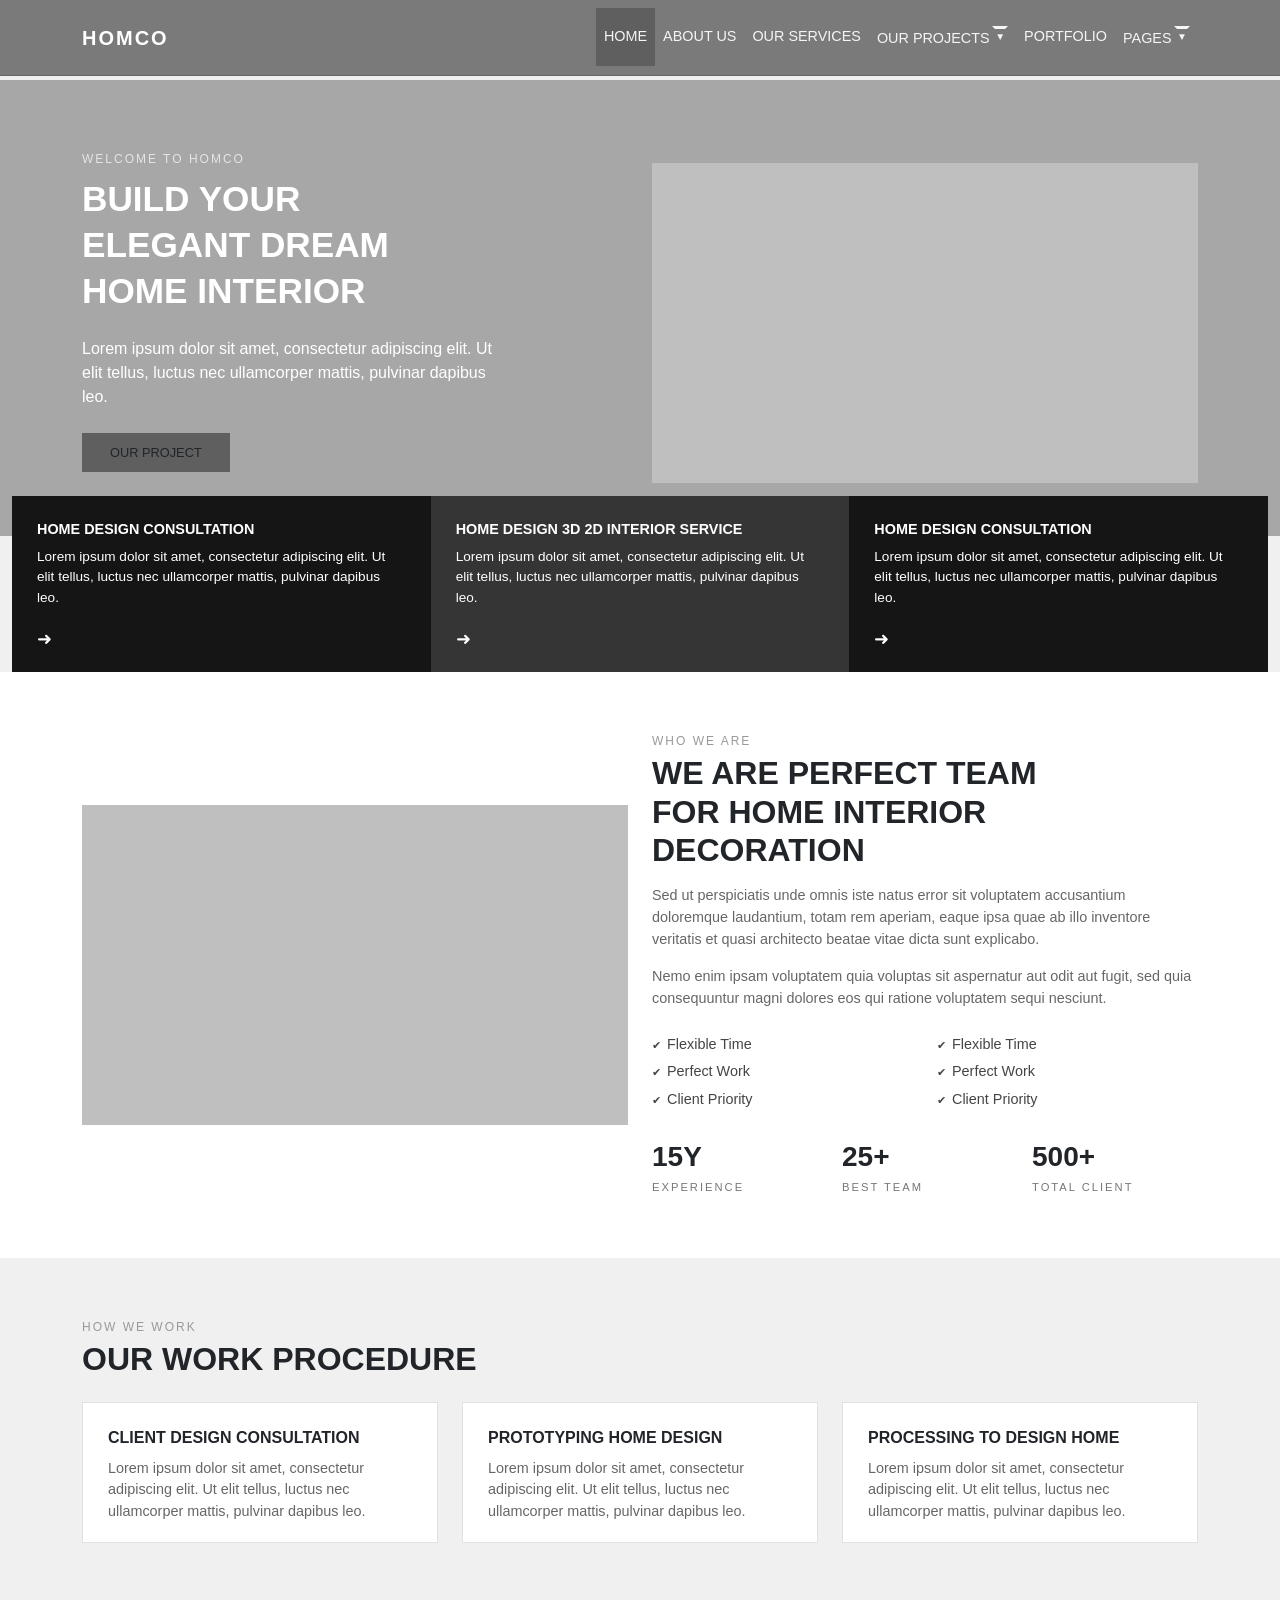
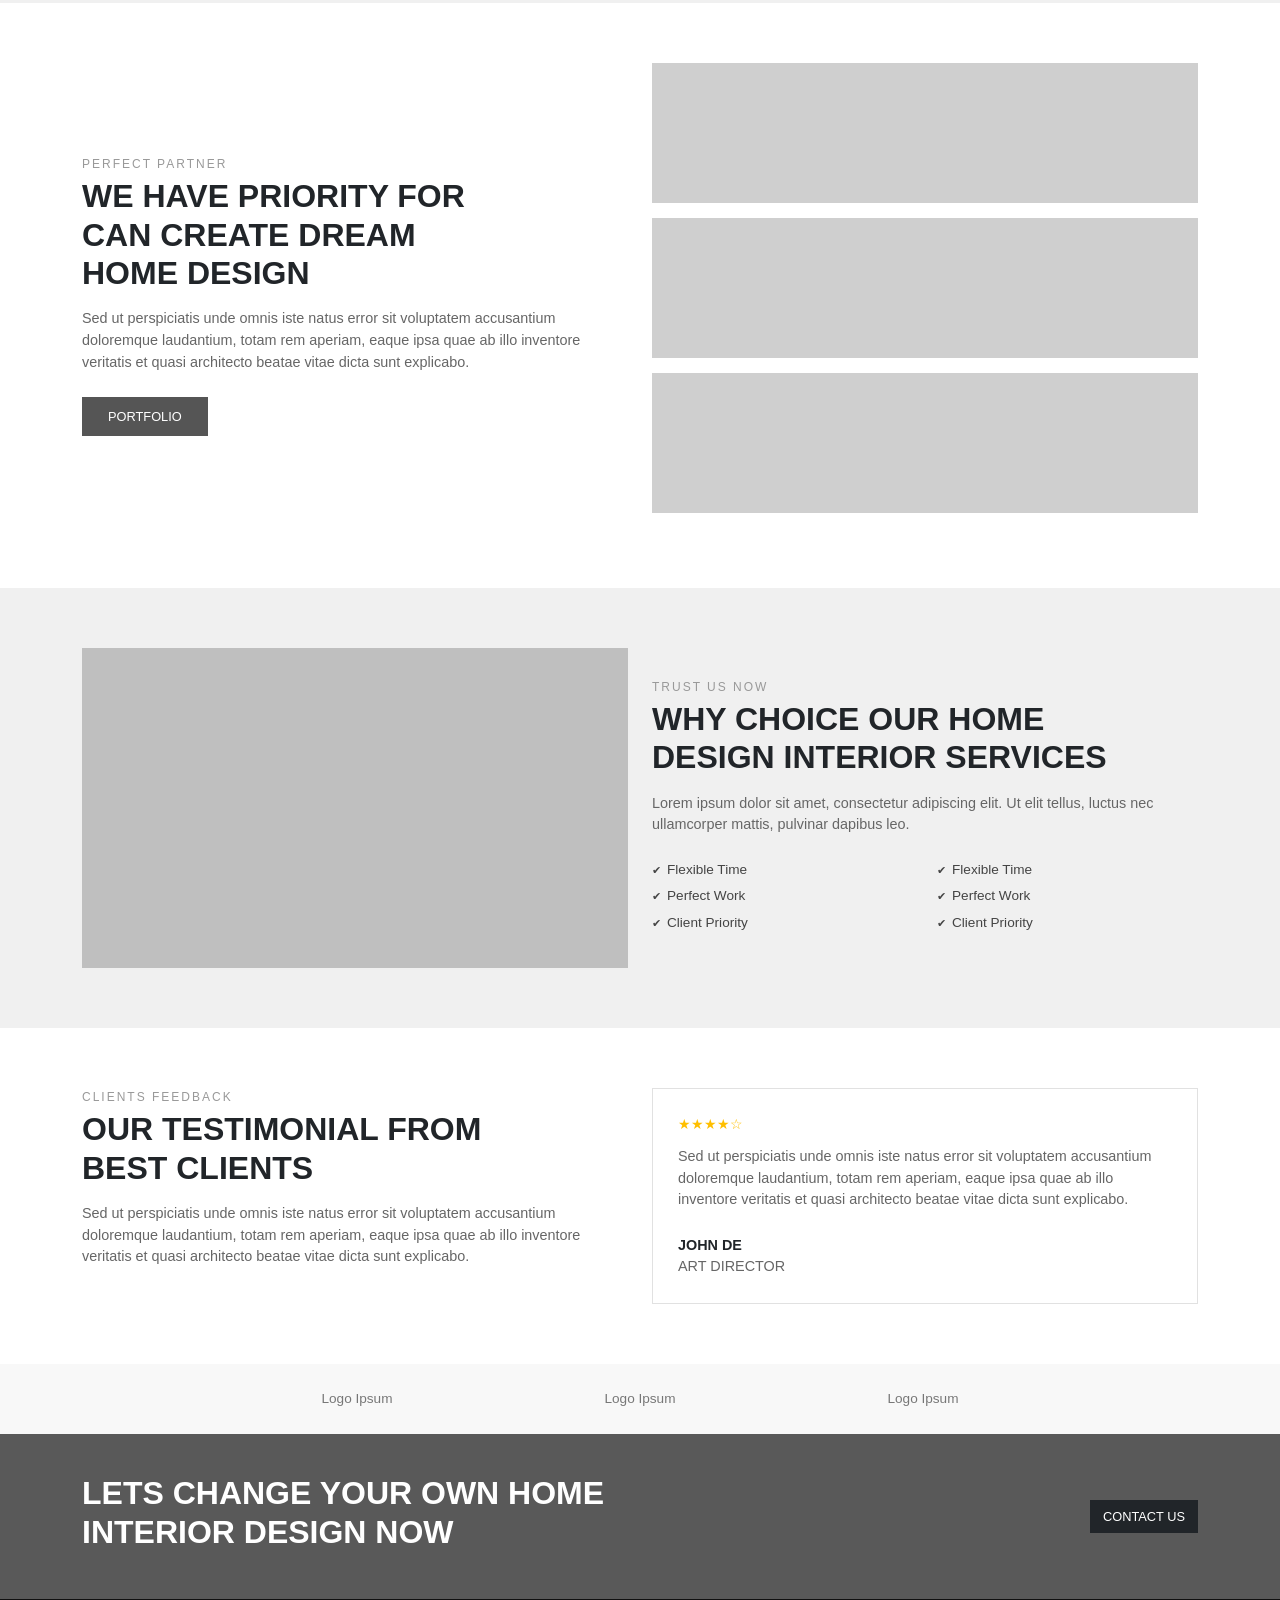
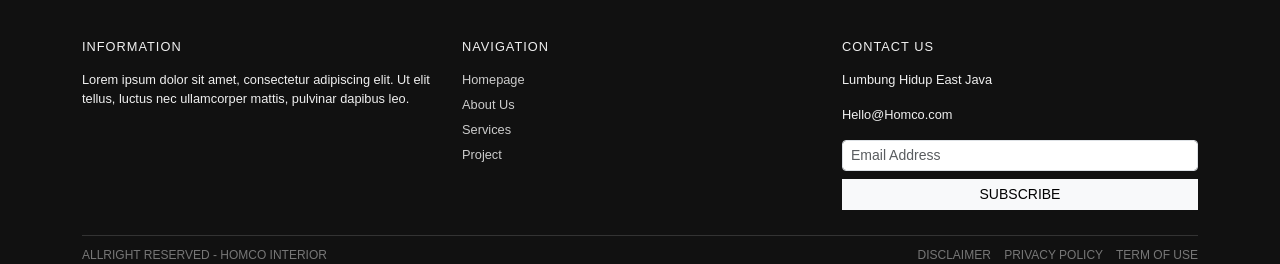
==== index.html @ 4376e088 "first commit" ====
<!DOCTYPE html>
<html lang="en">
<head>
    <meta charset="UTF-8">
    <meta name="viewport" content="width=device-width, initial-scale=1.0">
    <title>Home</title>
    <link href="https://cdn.jsdelivr.net/npm/bootstrap@5.3.8/dist/css/bootstrap.min.css" rel="stylesheet" integrity="sha384-sRIl4kxILFvY47J16cr9ZwB07vP4J8+LH7qKQnuqkuIAvNWLzeN8tE5YBujZqJLB" crossorigin="anonymous">
    <link rel="stylesheet" href="./assets/css/main.css">
</head>
<body>

      <nav class="navbar navbar-expand-lg fixed-top">
    <div class="container">
      <a class="navbar-brand" href="index.html">
        HOMCO
      </a>

      <button class="navbar-toggler" type="button">
        ☰
      </button>

      <div class="navbar-collapse">
        <ul class="navbar-nav ms-auto">

          <li class="nav-item">
            <a class="nav-link active" href="index.html">Home</a>
          </li>

          <li class="nav-item">
            <a class="nav-link" href="about.html">About Us</a>
          </li>

          <li class="nav-item">
            <a class="nav-link" href="services.html">Our Services</a>
          </li>

          <li class="nav-item dropdown">
            <a class="nav-link dropdown-toggle">Our Projects</a>
            <ul class="dropdown-menu">
              <li><a class="dropdown-item" href="projects.html">Projects</a></li>
              <li><a class="dropdown-item" href="portfolio.html">Portfolio</a></li>
            </ul>
          </li>

          <li class="nav-item">
            <a class="nav-link" href="portfolio.html">Portfolio</a>
          </li>

          <li class="nav-item dropdown">
            <a class="nav-link dropdown-toggle">Pages</a>
            <ul class="dropdown-menu">
              <li><a class="dropdown-item" href="faq.html">FAQ</a></li>
              <li><a class="dropdown-item" href="blog.html">Blog</a></li>
              <li><a class="dropdown-item" href="single-post.html">Single Post</a></li>
              <li><a class="dropdown-item" href="404.html">404 Page</a></li>
            </ul>
          </li>

        </ul>
      </div>
    </div>
  </nav>


  <section class="hero-section">
    <div class="container">
      <div class="row align-items-center">
    
        <div class="col-lg-6 mb-4">
          <p class="hero-tag mb-2">WELCOME TO HOMCO</p>
          <h1 class="hero-title mb-4">
            BUILD YOUR<br>
            ELEGANT DREAM<br>
            HOME INTERIOR
          </h1>
          <p class="mb-4" style="max-width: 420px;">
            Lorem ipsum dolor sit amet, consectetur adipiscing elit. Ut elit tellus,
            luctus nec ullamcorper mattis, pulvinar dapibus leo.
          </p>
          <button class="btn hero-btn">
            OUR PROJECT
          </button>
        </div>


        <div class="col-lg-6 text-center">
          <div class="placeholder-img-lg"></div>
        </div>
      </div>
    </div>
  </section>


  <section class="home-services-strip">
    <div class="container-fluid">
      <div class="row g-0">
        <div class="col-md-4">
          <div class="service-card h-100">
            <h5>Home Design Consultation</h5>
            <p>
              Lorem ipsum dolor sit amet, consectetur adipiscing elit. Ut elit tellus, luctus nec
              ullamcorper mattis, pulvinar dapibus leo.
            </p>
            <span class="service-arrow">➜</span>
          </div>
        </div>

        <div class="col-md-4">
          <div class="service-card middle h-100">
            <h5>Home Design 3D 2D Interior Service</h5>
            <p>
              Lorem ipsum dolor sit amet, consectetur adipiscing elit. Ut elit tellus, luctus nec
              ullamcorper mattis, pulvinar dapibus leo.
            </p>
            <span class="service-arrow">➜</span>
          </div>
        </div>

        <div class="col-md-4">
          <div class="service-card h-100">
            <h5>Home Design Consultation</h5>
            <p>
              Lorem ipsum dolor sit amet, consectetur adipiscing elit. Ut elit tellus, luctus nec
              ullamcorper mattis, pulvinar dapibus leo.
            </p>
            <span class="service-arrow">➜</span>
          </div>
        </div>
      </div>
    </div>
  </section>

  <section class="section-wrap section-white">
    <div class="container">
      <div class="row g-4 align-items-center">
        <div class="col-lg-6">
          <div class="placeholder-img-lg"></div>
        </div>
        <div class="col-lg-6">
          <p class="section-label mb-1">WHO WE ARE</p>
          <h2 class="section-title mb-3">
            WE ARE PERFECT TEAM<br>
            FOR HOME INTERIOR<br>
            DECORATION
          </h2>
          <p class="text-grey mb-3">
            Sed ut perspiciatis unde omnis iste natus error sit voluptatem accusantium
            doloremque laudantium, totam rem aperiam, eaque ipsa quae ab illo
            inventore veritatis et quasi architecto beatae vitae dicta sunt explicabo.
          </p>
          <p class="text-grey mb-4">
            Nemo enim ipsam voluptatem quia voluptas sit aspernatur aut odit aut fugit,
            sed quia consequuntur magni dolores eos qui ratione voluptatem sequi nesciunt.
          </p>

          <div class="row">
            <div class="col-md-6">
              <ul class="about-bullets">
                <li>Flexible Time</li>
                <li>Perfect Work</li>
                <li>Client Priority</li>
              </ul>
            </div>
            <div class="col-md-6">
              <ul class="about-bullets">
                <li>Flexible Time</li>
                <li>Perfect Work</li>
                <li>Client Priority</li>
              </ul>
            </div>
          </div>

          <div class="row stats-box text-center text-lg-start mt-4">
            <div class="col-4 stat-item">
              <h3>15Y</h3>
              <span>EXPERIENCE</span>
            </div>
            <div class="col-4 stat-item">
              <h3>25+</h3>
              <span>BEST TEAM</span>
            </div>
            <div class="col-4 stat-item">
              <h3>500+</h3>
              <span>TOTAL CLIENT</span>
            </div>
          </div>
        </div>
      </div>
    </div>
  </section>


  <section class="section-wrap">
    <div class="container">
      <p class="section-label mb-1">HOW WE WORK</p>
      <h2 class="section-title mb-4">OUR WORK PROCEDURE</h2>

      <div class="row g-4">
        <div class="col-md-4">
          <div class="procedure-card">
            <h5>CLIENT DESIGN CONSULTATION</h5>
            <p>
              Lorem ipsum dolor sit amet, consectetur adipiscing elit. Ut elit tellus,
              luctus nec ullamcorper mattis, pulvinar dapibus leo.
            </p>
          </div>
        </div>
        <div class="col-md-4">
          <div class="procedure-card">
            <h5>PROTOTYPING HOME DESIGN</h5>
            <p>
              Lorem ipsum dolor sit amet, consectetur adipiscing elit. Ut elit tellus,
              luctus nec ullamcorper mattis, pulvinar dapibus leo.
            </p>
          </div>
        </div>
        <div class="col-md-4">
          <div class="procedure-card">
            <h5>PROCESSING TO DESIGN HOME</h5>
            <p>
              Lorem ipsum dolor sit amet, consectetur adipiscing elit. Ut elit tellus,
              luctus nec ullamcorper mattis, pulvinar dapibus leo.
            </p>
          </div>
        </div>
      </div>
    </div>
  </section>


  <section class="section-wrap section-white">
    <div class="container">
      <div class="row g-4 align-items-center">
        <div class="col-lg-6">
          <p class="section-label mb-1">PERFECT PARTNER</p>
          <h2 class="section-title mb-3">
            WE HAVE PRIORITY FOR<br>
            CAN CREATE DREAM<br>
            HOME DESIGN
          </h2>
          <p class="text-grey mb-4">
            Sed ut perspiciatis unde omnis iste natus error sit voluptatem accusantium
            doloremque laudantium, totam rem aperiam, eaque ipsa quae ab illo inventore
            veritatis et quasi architecto beatae vitae dicta sunt explicabo.
          </p>
          <button class="btn partner-btn">PORTFOLIO</button>
        </div>
        <div class="col-lg-6">
          <div class="stack-img"></div>
          <div class="stack-img"></div>
          <div class="stack-img"></div>
        </div>
      </div>
    </div>
  </section>


  <section class="section-wrap">
    <div class="container">
      <div class="row g-4 align-items-center">
        <div class="col-lg-6">
          <div class="placeholder-img-lg"></div>
        </div>
        <div class="col-lg-6">
          <p class="section-label mb-1">TRUST US NOW</p>
          <h2 class="section-title mb-3">
            WHY CHOICE OUR HOME<br>
            DESIGN INTERIOR SERVICES
          </h2>
          <p class="text-grey mb-4">
            Lorem ipsum dolor sit amet, consectetur adipiscing elit. Ut elit tellus,
            luctus nec ullamcorper mattis, pulvinar dapibus leo.
          </p>

          <div class="row">
            <div class="col-md-6">
              <ul class="check-list">
                <li>Flexible Time</li>
                <li>Perfect Work</li>
                <li>Client Priority</li>
              </ul>
            </div>
            <div class="col-md-6">
              <ul class="check-list">
                <li>Flexible Time</li>
                <li>Perfect Work</li>
                <li>Client Priority</li>
              </ul>
            </div>
          </div>
        </div>
      </div>
    </div>
  </section>


  <section class="section-wrap section-white">
    <div class="container">
      <div class="row g-4">
        <div class="col-lg-6">
          <p class="section-label mb-1">CLIENTS FEEDBACK</p>
          <h2 class="section-title mb-3">
            OUR TESTIMONIAL FROM<br>
            BEST CLIENTS
          </h2>
          <p class="text-grey">
            Sed ut perspiciatis unde omnis iste natus error sit voluptatem accusantium
            doloremque laudantium, totam rem aperiam, eaque ipsa quae ab illo inventore
            veritatis et quasi architecto beatae vitae dicta sunt explicabo.
          </p>
        </div>
        <div class="col-lg-6">
          <div class="testimonial-box">
            <div class="testimonial-stars">
              ★★★★☆
            </div>
            <p class="text-grey mb-4">
              Sed ut perspiciatis unde omnis iste natus error sit voluptatem accusantium
              doloremque laudantium, totam rem aperiam, eaque ipsa quae ab illo inventore
              veritatis et quasi architecto beatae vitae dicta sunt explicabo.
            </p>
            <p class="mb-0 fw-bold">JOHN DE</p>
            <p class="mb-0 text-grey">ART DIRECTOR</p>
          </div>
        </div>
      </div>
    </div>
  </section>

  
  <section class="logo-strip">
    <div class="container">
      <div class="row g-3 justify-content-center">
        <div class="col-6 col-md-3">Logo Ipsum</div>
        <div class="col-6 col-md-3">Logo Ipsum</div>
        <div class="col-6 col-md-3">Logo Ipsum</div>
      </div>
    </div>
  </section>


  <section class="big-cta">
    <div class="container">
      <div class="row align-items-center g-3">
        <div class="col-md-8">
          <h2 class="mb-2">
            LETS CHANGE YOUR OWN HOME<br>
            INTERIOR DESIGN NOW
          </h2>
        </div>
        <div class="col-md-4 text-md-end">
          <a href="contact.html" class="btn btn-dark">CONTACT US</a>
        </div>
      </div>
    </div>
  </section>
  
  <footer class="main-footer">
    <div class="container">
      <div class="row g-4">
        <div class="col-md-4">
          <h6>INFORMATION</h6>
          <p>
            Lorem ipsum dolor sit amet, consectetur adipiscing elit. Ut elit tellus,
            luctus nec ullamcorper mattis, pulvinar dapibus leo.
          </p>
        </div>
        <div class="col-md-4">
          <h6>NAVIGATION</h6>
          <a href="index.html" class="footer-link">Homepage</a>
          <a href="about.html" class="footer-link">About Us</a>
          <a href="services.html" class="footer-link">Services</a>
          <a href="projects.html" class="footer-link">Project</a>
        </div>
        <div class="col-md-4">
          <h6>CONTACT US</h6>
          <p>Lumbung Hidup East Java</p>
          <p>Hello@Homco.com</p>
          <input type="email" class="form-control form-control-sm mb-2" placeholder="Email Address">
          <button class="btn btn-light btn-sm w-100" style="border-radius:0;">SUBSCRIBE</button>
        </div>
      </div>

      <div class="footer-bottom d-flex flex-column flex-md-row justify-content-between">
        <span>ALLRIGHT RESERVED - HOMCO INTERIOR</span>
        <span>DISCLAIMER &nbsp;&nbsp; PRIVACY POLICY &nbsp;&nbsp; TERM OF USE</span>
      </div>
    </div>
  </footer>


     <script src="https://cdn.jsdelivr.net/npm/bootstrap@5.3.8/dist/js/bootstrap.bundle.min.js" integrity="sha384-FKyoEForCGlyvwx9Hj09JcYn3nv7wiPVlz7YYwJrWVcXK/BmnVDxM+D2scQbITxI" crossorigin="anonymous"></script> 
</body>
</html>
---- assets/css/main.css ----
*{
    margin: 0px;
    padding: 0px;
    box-sizing: border-box;

}

body {
  margin: 0;
  font-family: Arial, sans-serif;
  background: #f0f0f0;
  padding-top: 80px; }


.navbar {
  background: #7a7a7a;          
  border-bottom: 1px solid #666;
}

.navbar-brand {
  font-weight: 700;
  letter-spacing: 2px;
  color: #ffffff !important;
}

.navbar-nav .nav-link {
  color: #f5f5f5 !important;
  font-size: 0.9rem;
  text-transform: uppercase;
  padding: 18px 16px;
}

.navbar-nav .nav-link.active {
  background: #5f5f5f;
}

.navbar-nav .nav-link:hover {
  background: #666666;
}


.nav-item.dropdown {
  position: relative;
}

.dropdown-menu {
  position: absolute;
  top: 100%;
  left: 0;
  display: none;
  min-width: 180px;
  background: #ffffff;
  border-radius: 0;
  border: 1px solid #ddd;
  padding: 8px 0;
  z-index: 1000;
}

.dropdown-item {
  font-size: 0.9rem;
}

.nav-item.dropdown:hover .dropdown-menu,
.nav-item.dropdown:focus-within .dropdown-menu {
  display: block;
}

.nav-link.dropdown-toggle::after {
  content: " ▼";
  font-size: 10px;
}


.navbar-collapse {
  display: flex !important;
  justify-content: flex-end;
}


.navbar-toggler {
  border: none;
  color: #fff;
}


.placeholder-img-lg {
  width: 100%;
  height: 320px;
  background: #bfbfbf  url("./assets/img/photo.png") center/cover no-repeat;
}

.placeholder-img {
  width: 100%;
  height: 180px;
  background: #bfbfbf url("./assets/img/photo.png") center/cover no-repeat;
}


.hero-section {
  background: #a7a7a7;
  color: #ffffff;
  padding: 70px 0 40px;
}

.hero-tag {
  font-size: 0.75rem;
  letter-spacing: 2px;
  text-transform: uppercase;
  opacity: 0.7;
}

.hero-title {
  font-weight: 800;
  font-size: 2.2rem;
  line-height: 1.3;
  text-transform: uppercase;
}

.hero-btn {
  background: #5f5f5f;
  border-radius: 0;
  border: none;
  padding: 10px 28px;
  font-size: 0.8rem;
  text-transform: uppercase;
}

.home-services-strip {
  margin-top: -40px;  }

.service-card {
  background: #151515;
  color: #ffffff;
  padding: 25px 25px 20px;
  font-size: 0.85rem;
}

.service-card.middle {
  background: #353535;
}

.service-card h5 {
  text-transform: uppercase;
  font-size: 0.9rem;
  font-weight: 700;
}

.service-card p {
  margin-bottom: 18px;
}

.service-card .service-arrow {
  font-size: 1.1rem;
}


.site-footer {
  background: #111;
  color: #eee;
  font-size: 0.8rem;
  padding: 15px 0;
  text-align: center;
}



.section-wrap {
  padding: 60px 0;
  background: #f0f0f0;
}

.section-white {
  background: #ffffff;
}

.section-label {
  font-size: 0.75rem;
  text-transform: uppercase;
  letter-spacing: 2px;
  color: #999;
}


.section-title {
  font-weight: 800;
  text-transform: uppercase;
}

.text-grey {
  color: #666;
  font-size: 0.9rem;
}

.about-bullets {
  list-style: none;
  padding-left: 0;
  margin: 0;
}

.about-bullets li {
  font-size: 0.9rem;
  color: #444;
  margin-bottom: 6px;
}

.about-bullets li::before {
  content: "✔";
  margin-right: 6px;
  font-size: 0.7rem;
}


.stats-box {
  margin-top: 25px;
}

.stat-item h3 {
  font-weight: 800;
  margin-bottom: 0;
}

.stat-item span {
  font-size: 0.7rem;
  letter-spacing: 2px;
  text-transform: uppercase;
  color: #777;
}


.procedure-card {
  background: #ffffff;
  border: 1px solid #e1e1e1;
  padding: 25px;
  height: 100%;
}

.procedure-card h5 {
  font-size: 0.9rem;
  text-transform: uppercase;
  font-weight: 700;
}

.procedure-card p {
  font-size: 0.85rem;
  color: #666;
}


.partner-btn {
  background: #555;
  color: #fff;
  border-radius: 0;
  border: none;
  font-size: 0.8rem;
  text-transform: uppercase;
  padding: 10px 26px;
}


.stack-img {
  width: 100%;
  height: 140px;
  background: #cfcfcf;
  margin-bottom: 15px;
}

.check-list {
  list-style: none;
  padding-left: 0;
  margin: 0;
}

.check-list li {
  font-size: 0.85rem;
  color: #444;
  margin-bottom: 6px;
}

.check-list li::before {
  content: "✔";
  margin-right: 6px;
  font-size: 0.7rem;
}


.testimonial-box {
  background: #ffffff;
  border: 1px solid #e1e1e1;
  padding: 25px;
  font-size: 0.9rem;
}

.testimonial-stars {
  color: #ffbf00;
  margin-bottom: 10px;
}


.logo-strip {
  padding: 25px 0;
  background: #f8f8f8;
  text-align: center;
  font-size: 0.85rem;
  color: #777;
}


.big-cta {
  background: #595959;
  color: #ffffff;
  padding: 40px 0;
}

.big-cta h2 {
  font-weight: 800;
  text-transform: uppercase;
}

.big-cta .btn {
  border-radius: 0;
  text-transform: uppercase;
  font-size: 0.8rem;
}


.main-footer {
  background: #111111;
  color: #f0f0f0;
  padding-top: 40px;
  font-size: 0.8rem;
}

.main-footer h6 {
  text-transform: uppercase;
  letter-spacing: 1px;
  font-size: 0.8rem;
  margin-bottom: 15px;
}

.footer-link {
  display: block;
  color: #cccccc;
  text-decoration: none;
  margin-bottom: 6px;
  font-size: 0.8rem;
}

.footer-link:hover {
  color: #ffffff;
}

.footer-bottom {
  border-top: 1px solid #333;
  margin-top: 25px;
  padding-top: 10px;
  font-size: 0.75rem;
  color: #777;
}
.procedure-card {
  background: #ffffff;
  border: 1px solid #e1e1e1;
  padding: 25px 25px 20px;
  height: 100%;
  transition: 0.2s;
}

.procedure-card h5 {
  font-size: 0.9rem;
  text-transform: uppercase;
  font-weight: 700;
  margin-bottom: 10px;
}

.procedure-card p {
  font-size: 0.85rem;
  color: #666;
  margin: 0;
}

.procedure-card:hover {
  border-color: #999;
  box-shadow: 0 3px 8px rgba(0, 0, 0, 0.08);
}

.procedure-card h5 {
  text-transform: uppercase;
  font-size: 1rem;
  font-weight: 800;
}

.procedure-card p {
  font-size: 0.9rem;
  color: #666;
}
.logo-strip img{
    width:199px;
    height:112px;
}





@media (max-width: 992px) {
  .hero-title {
    font-size: 2.2rem;
  }
}

@media (max-width: 768px) {
  .stack-img {
    width: 100%;
    margin-bottom: -40px;
  }
}
@media (max-width: 990px) {


    .navbar-nav {
        display: none !important;
    }

  
    .navbar {
        padding: 12px 0;
    }

    
    .navbar-brand {
        font-size: 1.2rem;
        letter-spacing: 1px;
    }
}
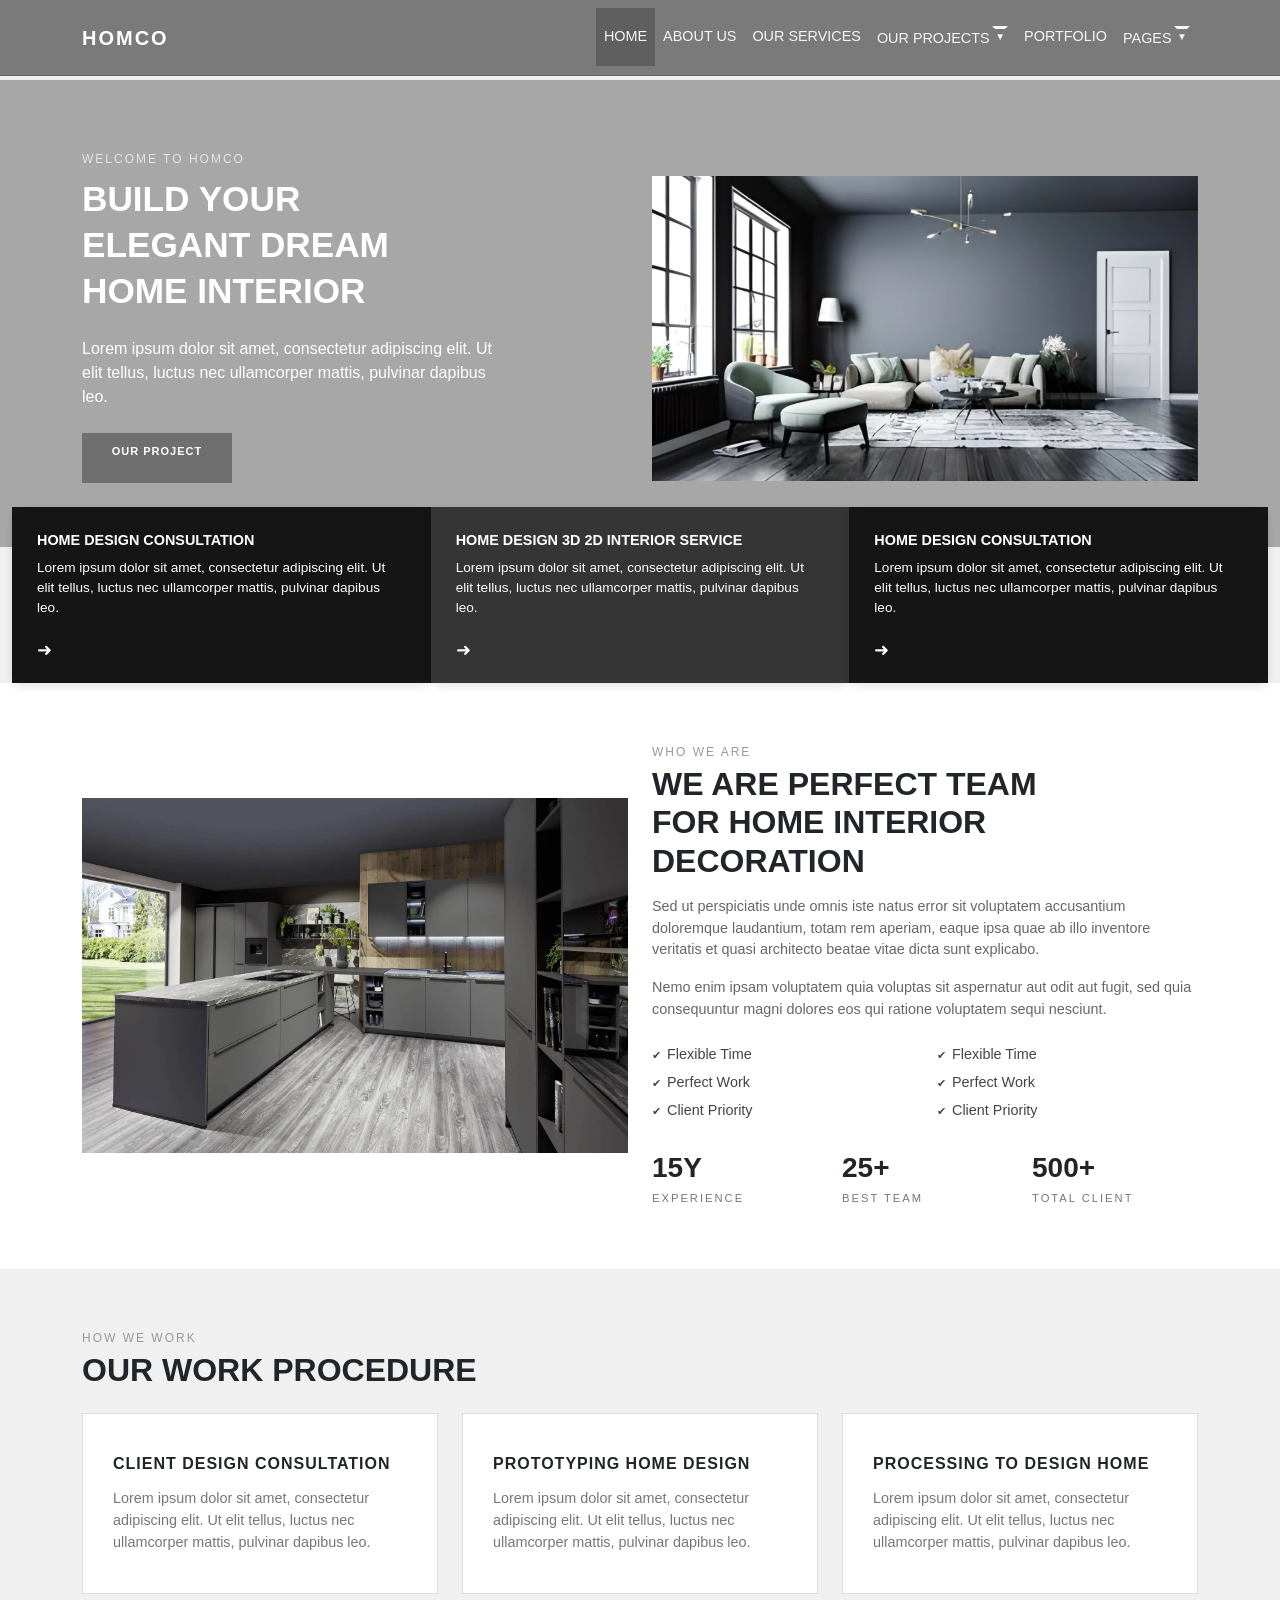
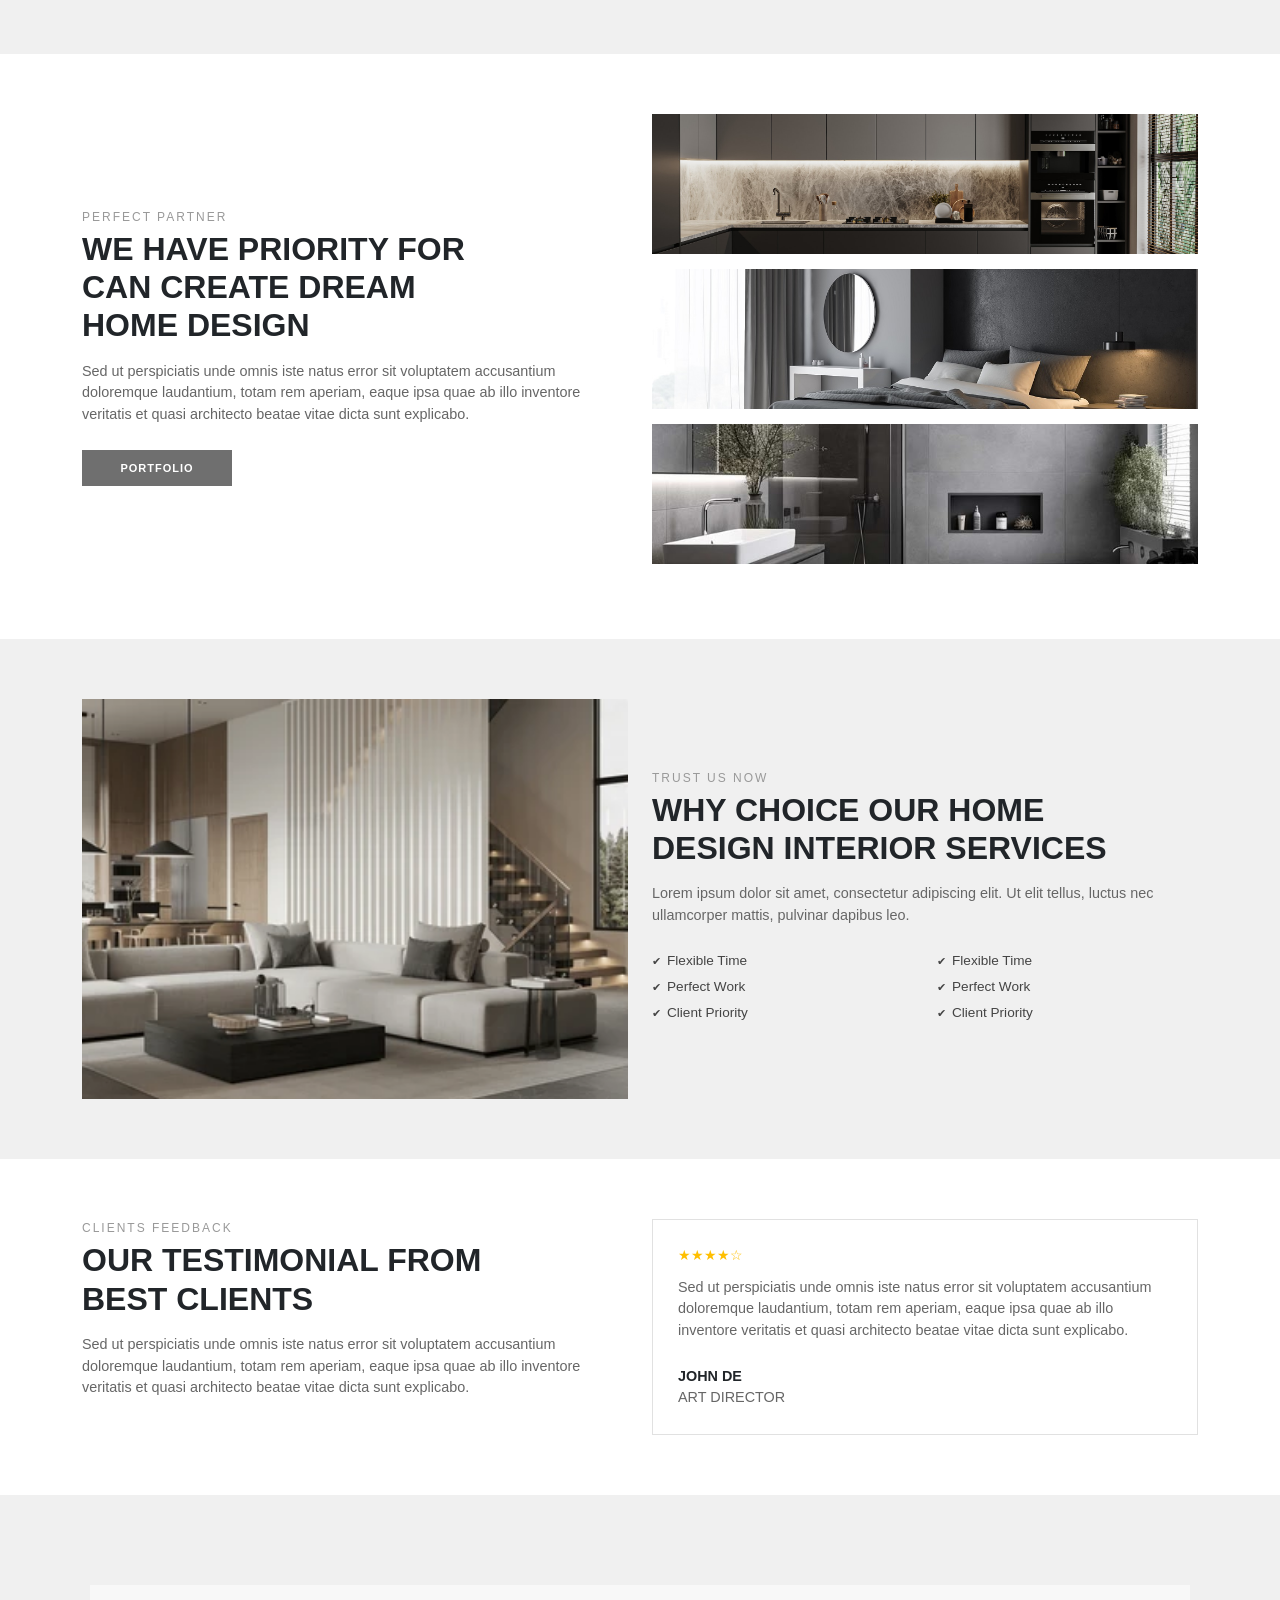
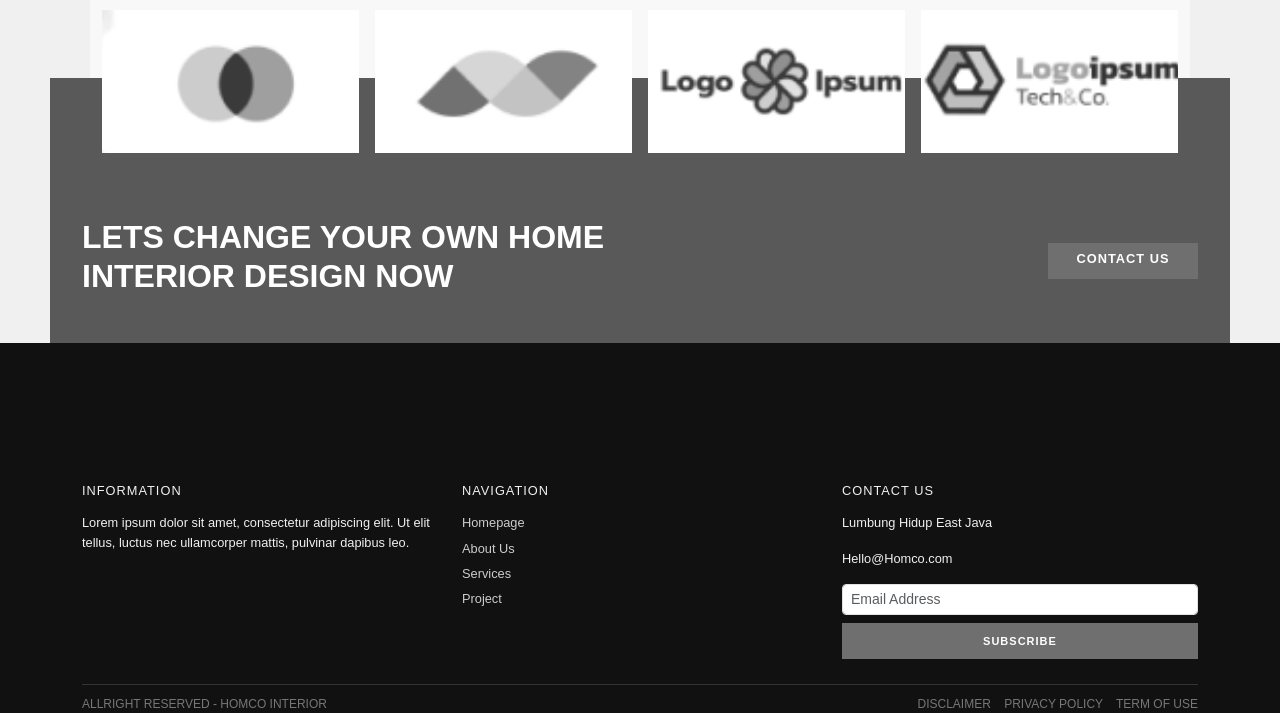
==== commit a854224d: "first commit" ====
--- a/index.html
+++ b/index.html
@@ -77,14 +77,16 @@
             Lorem ipsum dolor sit amet, consectetur adipiscing elit. Ut elit tellus,
             luctus nec ullamcorper mattis, pulvinar dapibus leo.
           </p>
-          <button class="btn hero-btn">
+          <button class="btn hero-btn ">
             OUR PROJECT
           </button>
         </div>
 
 
         <div class="col-lg-6 text-center">
-          <div class="placeholder-img-lg"></div>
+          <div class="placeholder-img-lg">
+            <img src="./assets/img/interior.png" alt="intereior"/>
+          </div>
         </div>
       </div>
     </div>
@@ -94,7 +96,7 @@
   <section class="home-services-strip">
     <div class="container-fluid">
       <div class="row g-0">
-        <div class="col-md-4">
+        <div class="col-md-4 box">
           <div class="service-card h-100">
             <h5>Home Design Consultation</h5>
             <p>
@@ -105,7 +107,7 @@
           </div>
         </div>
 
-        <div class="col-md-4">
+        <div class="col-md-4 box">
           <div class="service-card middle h-100">
             <h5>Home Design 3D 2D Interior Service</h5>
             <p>
@@ -116,7 +118,7 @@
           </div>
         </div>
 
-        <div class="col-md-4">
+        <div class="col-md-4 box">
           <div class="service-card h-100">
             <h5>Home Design Consultation</h5>
             <p>
@@ -134,7 +136,9 @@
     <div class="container">
       <div class="row g-4 align-items-center">
         <div class="col-lg-6">
-          <div class="placeholder-img-lg"></div>
+          <div class="placeholder-img-lg">
+            <img src="./assets/img/interior2.webp"/>
+          </div>
         </div>
         <div class="col-lg-6">
           <p class="section-label mb-1">WHO WE ARE</p>
@@ -245,11 +249,15 @@
           </p>
           <button class="btn partner-btn">PORTFOLIO</button>
         </div>
-        <div class="col-lg-6">
-          <div class="stack-img"></div>
-          <div class="stack-img"></div>
-          <div class="stack-img"></div>
-        </div>
+
+
+        <div class="col-lg-6">
+  <div class="stack-img"><img src="./assets/img/interior3.jpg"></div>
+  <div class="stack-img"><img src="./assets/img/interior4.jpeg"></div>
+  <div class="stack-img"><img src="./assets/img/interior5.jpg"></div>
+</div>
+
+
       </div>
     </div>
   </section>
@@ -259,7 +267,9 @@
     <div class="container">
       <div class="row g-4 align-items-center">
         <div class="col-lg-6">
-          <div class="placeholder-img-lg"></div>
+          <div class="placeholder-img-lg">
+            <img src="./assets/img/interior6.webp"/>
+          </div>
         </div>
         <div class="col-lg-6">
           <p class="section-label mb-1">TRUST US NOW</p>
@@ -331,9 +341,10 @@
   <section class="logo-strip">
     <div class="container">
       <div class="row g-3 justify-content-center">
-        <div class="col-6 col-md-3">Logo Ipsum</div>
-        <div class="col-6 col-md-3">Logo Ipsum</div>
-        <div class="col-6 col-md-3">Logo Ipsum</div>
+        <div class="col-6 col-md-3"><img src="./assets/img/img1.png"/></div>
+        <div class="col-6 col-md-3"><img src="./assets/img/img2.png"/></div>
+        <div class="col-6 col-md-3"><img src="./assets/img/img3.png"/></div>
+        <div class="col-6 col-md-3"><img src="./assets/img/img4.png"/></div>
       </div>
     </div>
   </section>
--- a/assets/css/main.css
+++ b/assets/css/main.css
@@ -85,17 +85,17 @@
 
 .placeholder-img-lg {
   width: 100%;
-  height: 320px;
-  background: #bfbfbf  url("./assets/img/photo.png") center/cover no-repeat;
-}
-
-.placeholder-img {
+  height: 100%;
+  max-height: 400px;
+  overflow: hidden;
+}
+
+.placeholder-img-lg img {
   width: 100%;
-  height: 180px;
-  background: #bfbfbf url("./assets/img/photo.png") center/cover no-repeat;
-}
-
-
+  height: 100%;
+  object-fit: cover;
+  display: block;
+}
 .hero-section {
   background: #a7a7a7;
   color: #ffffff;
@@ -120,7 +120,7 @@
   background: #5f5f5f;
   border-radius: 0;
   border: none;
-  padding: 10px 28px;
+  padding: 10px 28px 40px;
   font-size: 0.8rem;
   text-transform: uppercase;
 }
@@ -179,12 +179,51 @@
   letter-spacing: 2px;
   color: #999;
 }
-
+.box {
+  
+  background-color: #f2f2f2;
+  border-radius: 12px;
+  transition: all 0.3s ease;
+  box-shadow: 0 4px 10px rgba(0, 0, 0, 0.1);
+}
+.box:hover {
+  transform: translateY(-8px);
+  background-color: #e0e0e0;
+  box-shadow: 0 12px 25px rgba(0, 0, 0, 0.2);
+}
 
 .section-title {
   font-weight: 800;
   text-transform: uppercase;
 }
+
+.stack-img {
+  width: 100%;
+  height: 260px;     
+  margin-bottom: 24px;
+  overflow: hidden;
+}
+
+.stack-img img {
+  width: 100%;
+  height: 100%;
+  object-fit: cover;
+  display: block;
+}
+
+@media (max-width: 991px) {
+  .image-stack {
+    height: auto;
+  }
+
+  .stack-img {
+    position: relative;
+    width: 100% !important;
+    height: 220px !important;
+    margin-bottom: 20px;
+  }
+}
+
 
 .text-grey {
   color: #666;
@@ -301,14 +340,16 @@
   background: #f8f8f8;
   text-align: center;
   font-size: 0.85rem;
-  color: #777;
+  color: #777 ;
+  margin: 90px 90px -100px;
 }
 
 
 .big-cta {
   background: #595959;
   color: #ffffff;
-  padding: 40px 0;
+  padding: 140px 0 ;
+  margin: 0px 50px -100px;
 }
 
 .big-cta h2 {
@@ -326,8 +367,9 @@
 .main-footer {
   background: #111111;
   color: #f0f0f0;
-  padding-top: 40px;
+  padding-top: 140px;
   font-size: 0.8rem;
+
 }
 
 .main-footer h6 {
@@ -398,6 +440,354 @@
 }
 
 
+.team-card {
+  position: relative;
+  overflow: hidden;
+  transition: transform .4s ease, box-shadow .4s ease;;
+}
+
+.team-img {
+  height: 420px; 
+}
+
+.team-img img {
+  width: 100%;
+  height: 100%;
+  object-fit: cover;
+  display: block;
+  transition: transform .6s ease;
+}
+
+
+.team-info {
+  position: absolute;
+  bottom: 0;
+  left: 0;
+  width: 100%;
+  background: white;
+  text-align: center;
+  padding: 25px 20px;
+    transition: transform .4s ease, background .4s ease;
+}
+.team-card:hover {
+  transform: translateY(-10px);
+  box-shadow: 0 25px 50px rgba(0,0,0,.2);
+}
+
+.team-card:hover .team-img img {
+  transform: scale(1.08);
+}
+
+.team-card:hover .team-info {
+  transform: translateY(-10px);
+}
+
+.team-info .role {
+  font-size: 12px;
+  letter-spacing: 2px;
+  color: #888;
+}
+
+.team-info h5 {
+  font-weight: 700;
+  letter-spacing: 2px;
+}
+
+
+.team-card.dark .team-info {
+  background: #1f2427;
+}
+
+.team-card.dark h5,
+.team-card.dark .role,
+.team-card.dark .socials {
+  color: white;
+}
+
+
+.big-quote {
+  font-size: clamp(2rem, 4vw, 5.5rem);
+  font-weight: 500;
+  line-height: 1.1;
+  letter-spacing: 2px;
+  color: white;
+  text-transform: uppercase;
+}
+
+.section-wrap .col-lg-4 > div {
+  transition: all 0.4s ease;
+  position: relative;
+  overflow: hidden;
+}
+
+.section-wrap .col-lg-4 div > div:last-child {
+  transition: transform 0.4s ease;
+}
+
+.section-wrap .col-lg-4 > div:hover {
+  transform: translateY(-12px);
+  box-shadow: 0 25px 50px rgba(0,0,0,0.2);
+}
+
+.section-wrap .col-lg-4 > div:hover div:last-child {
+  transform: translateX(10px);
+}
+
+.section-wrap .bg-white:hover {
+  background: #1f2427 !important;
+  color: white;
+}
+
+.section-wrap .bg-white:hover p,
+.section-wrap .bg-white:hover h5 {
+  color: white !important;
+}
+
+.procedure-card {
+  background: white;
+  border: 1px solid #ddd;
+  padding: 40px 30px;
+  height: 100%;
+  transition: all .4s ease;
+}
+
+.proc-icon {
+  font-size: 32px;
+  color: #777;
+  margin-bottom: 20px;
+}
+
+.procedure-card h5 {
+  font-weight: 700;
+  letter-spacing: 1px;
+  margin-bottom: 15px;
+}
+
+.procedure-card p {
+  color: #777;
+  font-size: .9rem;
+}
+
+.procedure-card:hover {
+  background: #777;
+  color: white;
+  transform: translateY(-10px);
+}
+
+.procedure-card:hover p,
+.procedure-card:hover .proc-icon {
+  color: white;
+}
+
+.procedure-card.active {
+  background: #777;
+  color: white;
+  border: none;
+}
+
+.procedure-card.active p,
+.procedure-card.active .proc-icon {
+  color: white;
+}
+
+
+
+
+.card{
+  width:300px;
+  background:#d6d6d6;
+
+  
+  margin-bottom: 100px;
+}
+
+.white-box{
+  background:#fff;
+  margin: 180px 24px 0;   
+  padding: 24px 22px 28px;
+  margin-bottom: -100px;
+}
+
+.title{
+  margin:0 0 16px;
+  font-size:16px;
+  font-weight:900;
+  letter-spacing:.6px;
+  text-transform:uppercase;
+}
+
+.list{
+  list-style:none;
+  padding:0;
+  margin:0 0 22px;
+  display:grid;
+  gap:12px;
+}
+
+.item{
+  display:flex;
+  align-items:center;
+  gap:10px;
+  font-size:13px;
+  color:#222;
+}
+
+.check{
+  width:16px;
+  height:16px;
+}
+
+.btn{
+  width:150px;
+  height:36px;
+  background:#6f6f6f;
+  color:#fff;
+  border:0;
+  font-size:11px;
+  font-weight:800;
+  letter-spacing:1px;
+  text-transform:uppercase;
+}
+
+
+
+
+
+
+
+
+.work-img img,
+.row img {
+  width: 100%;
+  height: 100%;
+  object-fit: cover;
+  display: block;
+}
+
+
+
+
+
+
+
+
+
+
+
+
+
+
+.faq-section {
+  background: transparent; 
+  padding: 40px 0;
+}
+
+.accordion-item {
+  border: none;
+  background: transparent;
+  border-bottom: 1px solid #e5e5e5; 
+}
+
+
+.accordion-button {
+  background: transparent;
+  font-weight: 700;
+  font-size: 18px;
+  color: #222;
+  padding: 20px 0;
+  box-shadow: none;
+display:flex;
+
+  align-items: center;
+  justify-content: space-between;
+  text-align: left;
+  direction: ltr;
+}
+
+.accordion-button:not(.collapsed) {
+  background: transparent;
+  color: #000;
+}
+
+
+.accordion-button:focus {
+  box-shadow: none;
+}
+
+
+.accordion-button::after {
+
+    content: "›";
+  font-size: 22px;
+  margin-left: 10px;
+  transition: 0.3s;
+
+  background-image: none !important;
+}
+
+
+
+.accordion-button:not(.collapsed)::after {
+  transform: rotate(90deg);
+}
+
+
+.accordion-body {
+  padding: 10px 0 20px;
+  color: #666;
+}
+
+
+
+
+.first-question img {
+  width: 100%;       
+  max-width: 900px;   
+  height: 300px;       
+  display: block;
+}
+
+
+
+
+.CLEANING img{
+  max-height: 238px;
+  min-height: 238px;
+}
+
+
+
+
+.single-post img{
+  max-height: 250px;
+}
+.error{
+  padding: 250px 0;
+}
+
+
+
+
+
+
+
+
+
+
+
+
+
+
+
+
+
+
+
+
+
+
+
+
 
 
 
